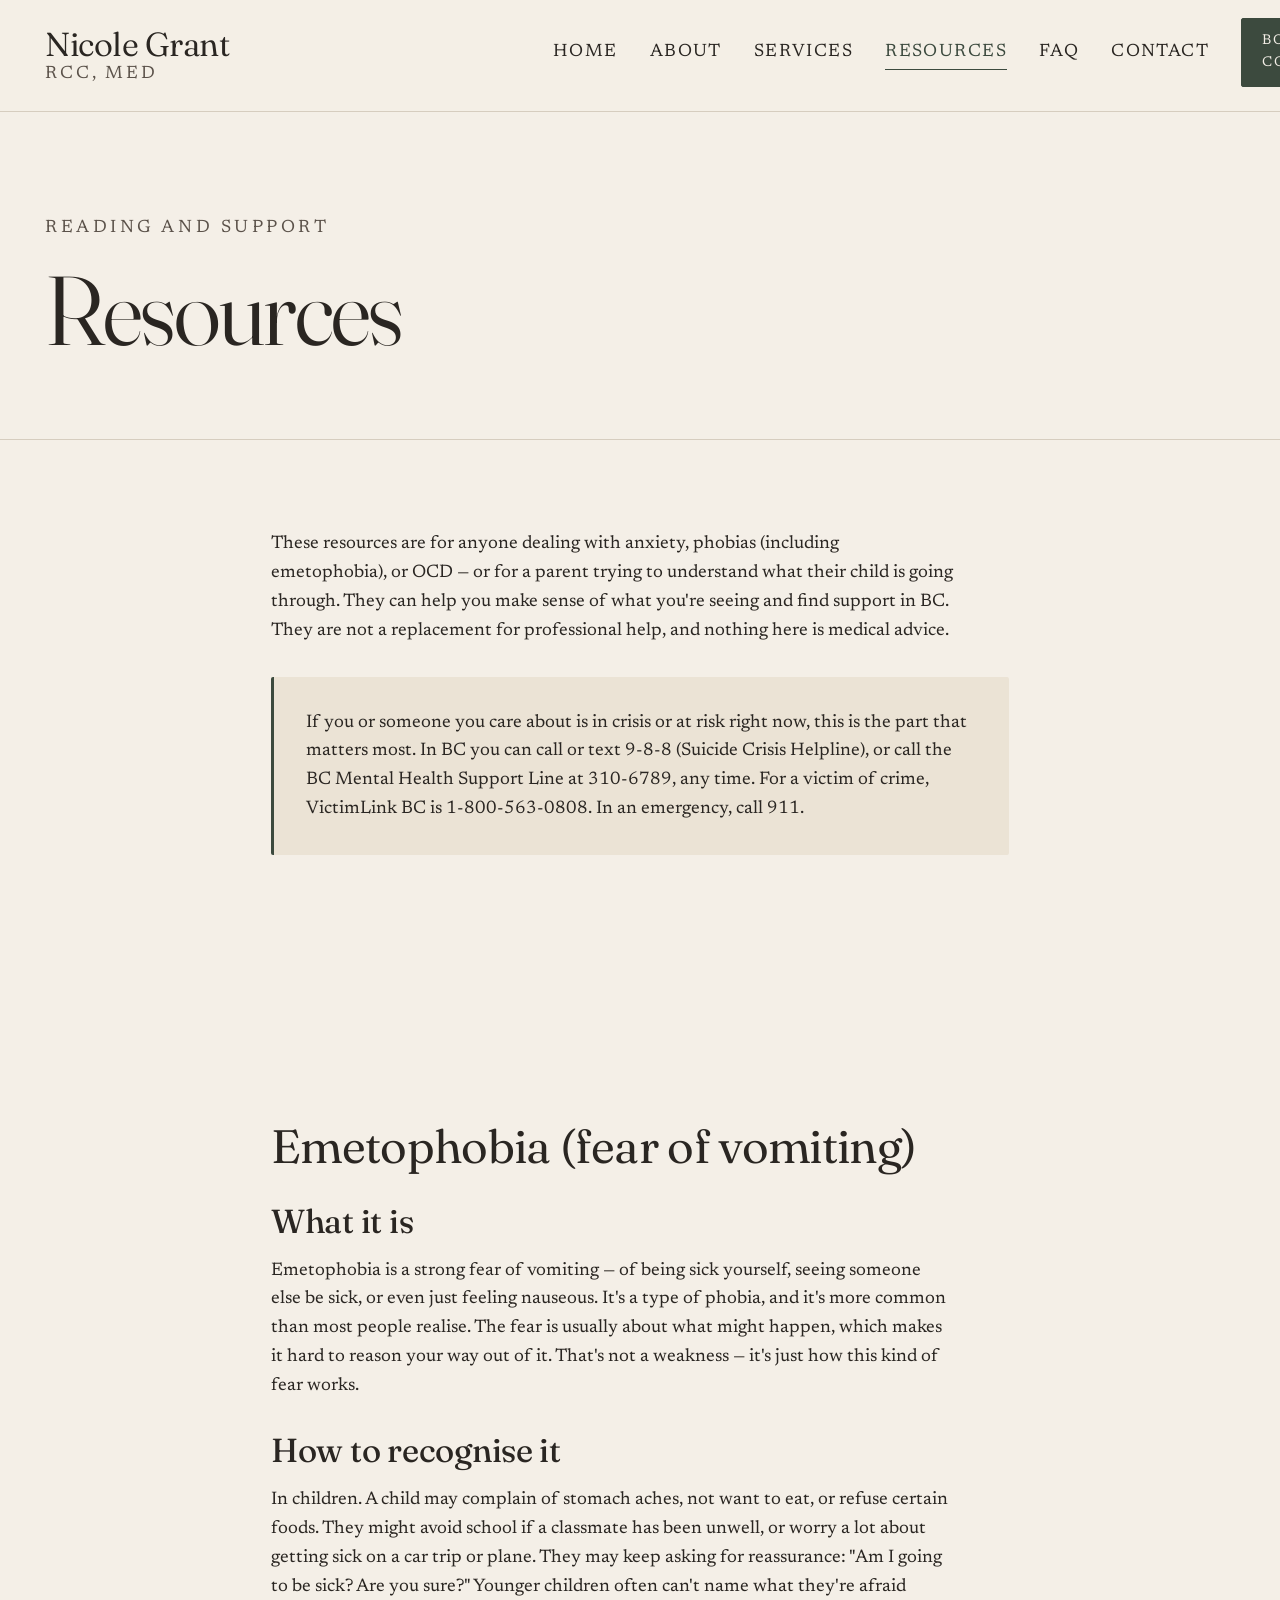
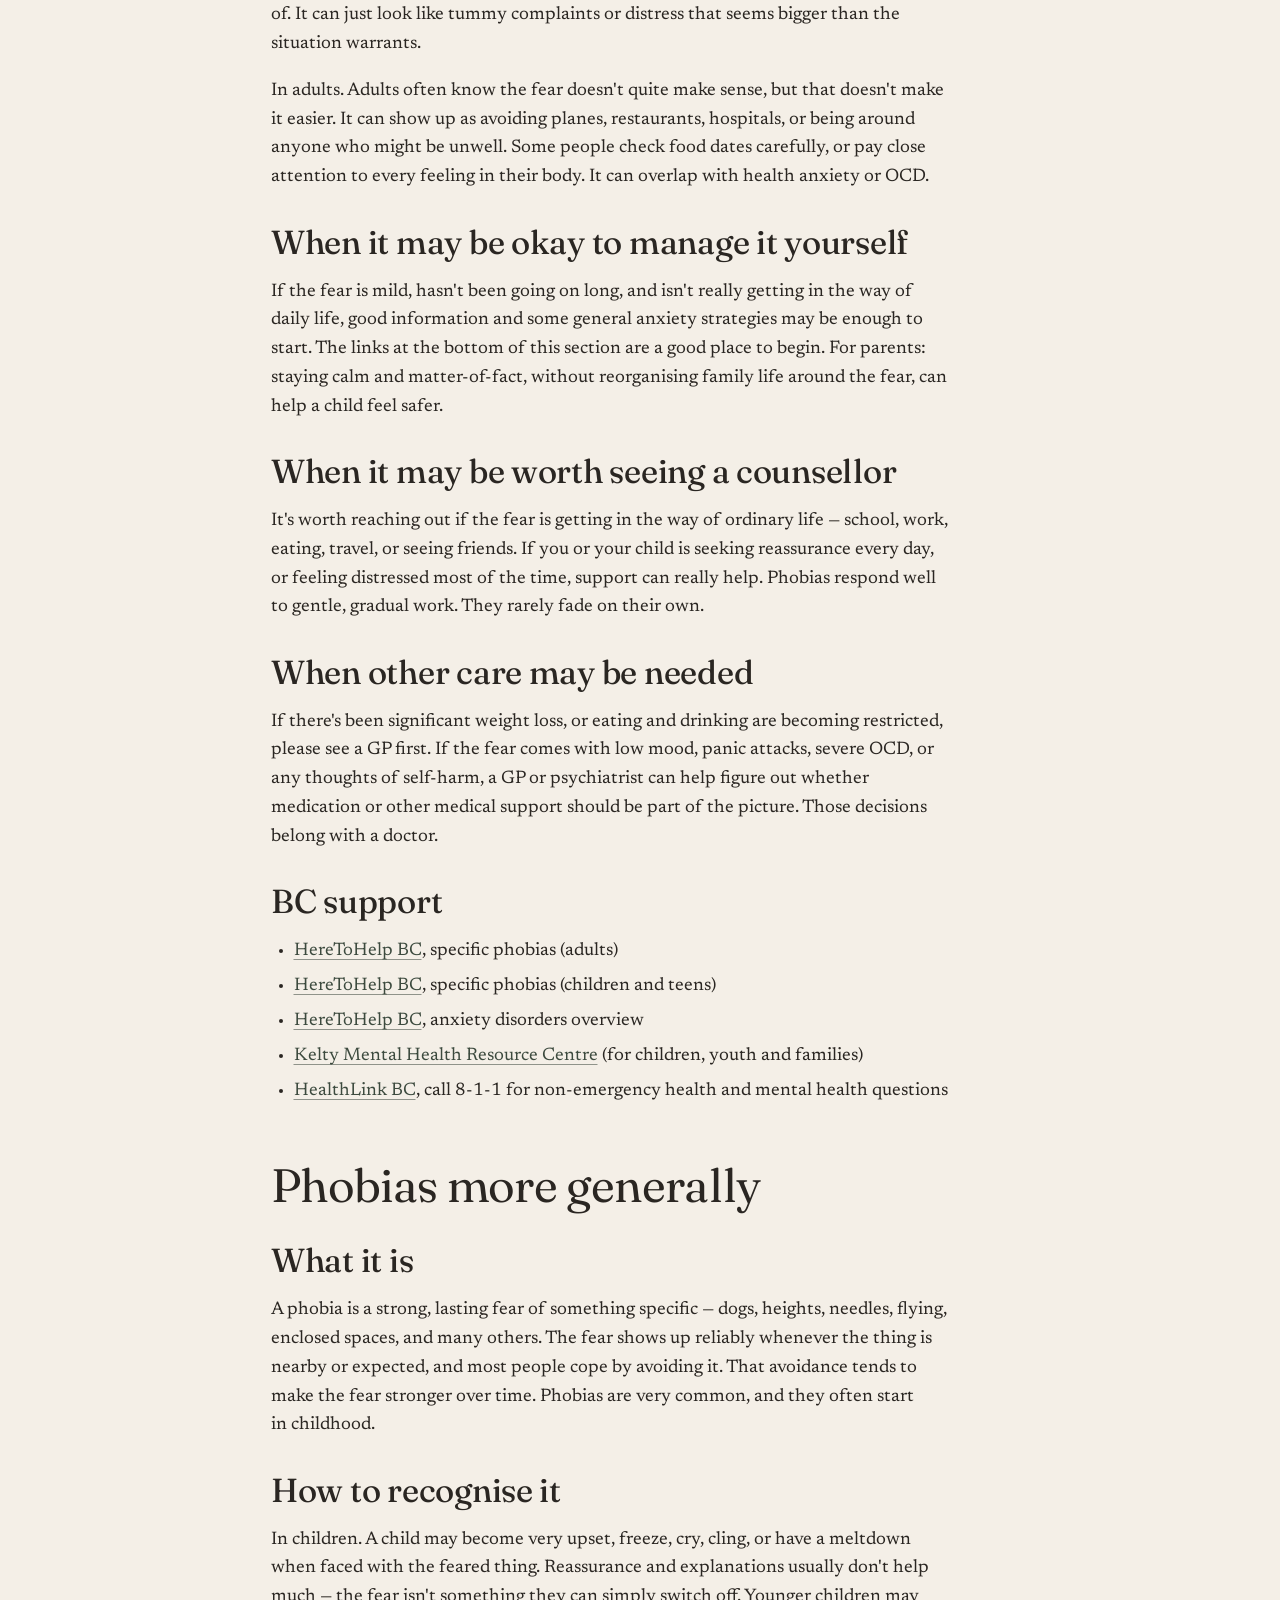
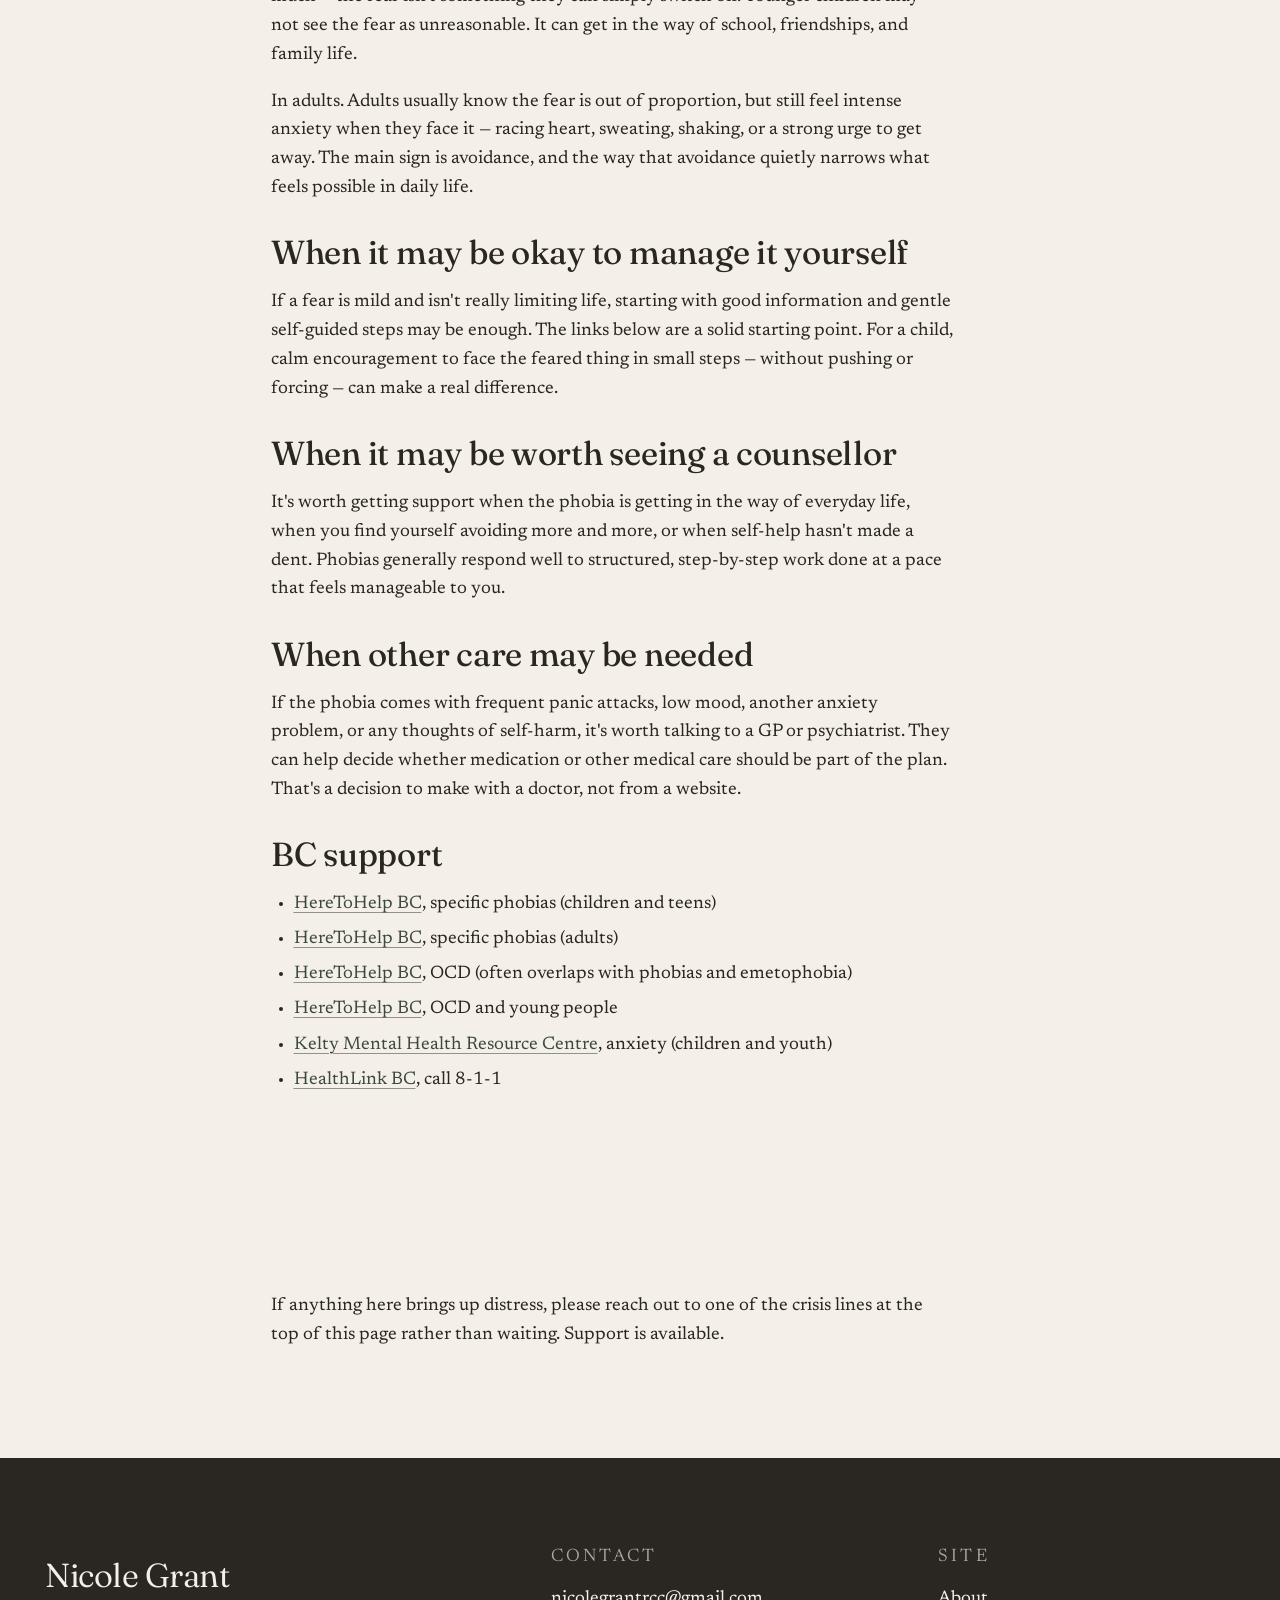
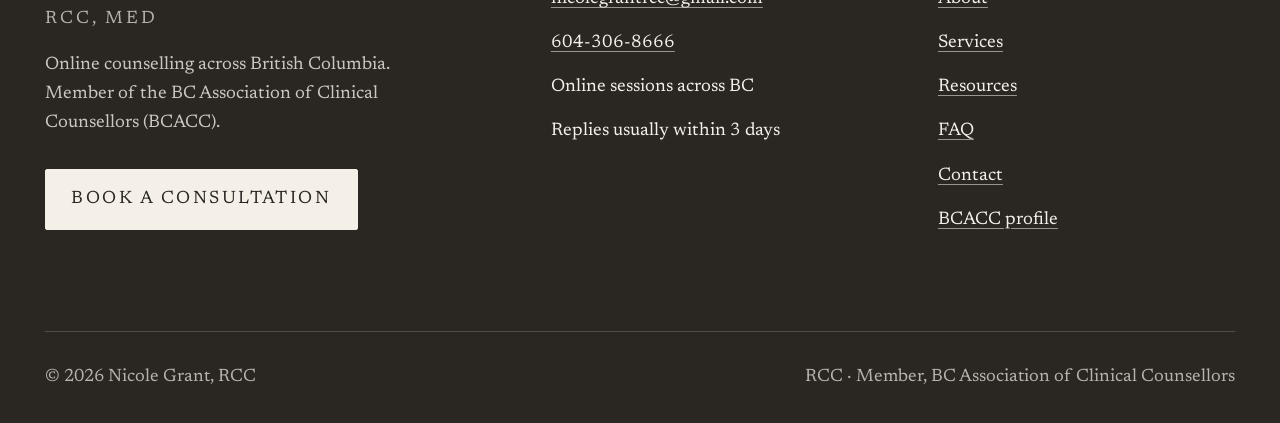
==== resources.html @ 621fb4e6 "Initial commit" ====
<!doctype html>
<html lang="en">
<head>
  <meta charset="utf-8" />
  <meta name="viewport" content="width=device-width, initial-scale=1" />
  <title>Resources — Nicole Grant, RCC</title>
  <meta name="description" content="Plain-language information about emetophobia and phobias, with verified BC support resources." />
  <link rel="stylesheet" href="css/site.css" />
  <link rel="preload" as="font" href="fonts/fraunces.woff2" type="font/woff2" crossorigin />
  <link rel="preload" as="font" href="fonts/newsreader.woff2" type="font/woff2" crossorigin />
</head>
<body>
  <a class="skip" href="#main">Skip to content</a>

  <!-- ============ HEADER ============ -->
  <header class="site-header">
    <div class="wrap site-header__inner">
      <a class="brand" href="index.html" aria-label="Nicole Grant, RCC, home">
        <span class="brand__name">Nicole Grant</span>
        <span class="brand__cred">RCC, MEd</span>
      </a>

      <nav class="nav" aria-label="Primary">
        <ul class="nav__list">
          <li><a class="nav__link" data-nav-link href="index.html">Home</a></li>
          <li><a class="nav__link" data-nav-link href="about.html">About</a></li>
          <li><a class="nav__link" data-nav-link href="services.html">Services</a></li>
          <li><a class="nav__link" data-nav-link href="resources.html">Resources</a></li>
          <li><a class="nav__link" data-nav-link href="faq.html">FAQ</a></li>
          <li><a class="nav__link" data-nav-link href="contact.html">Contact</a></li>
          <li><a class="btn btn--header" href="contact.html">Book a consultation</a></li>
        </ul>
      </nav>

      <button class="nav-toggle" type="button" data-nav-toggle
              aria-expanded="false" aria-controls="nav-mobile"
              aria-label="Open menu">
        <span class="nav-toggle__icon" aria-hidden="true"></span>
        <span>Menu</span>
      </button>
    </div>

    <div class="nav-mobile" id="nav-mobile" data-nav-mobile data-open="false" aria-label="Mobile navigation">
      <button class="nav-mobile__close" type="button" data-nav-close aria-label="Close menu">Close</button>
      <ul class="nav-mobile__list">
        <li><a class="nav-mobile__link" data-nav-link href="index.html">Home</a></li>
        <li><a class="nav-mobile__link" data-nav-link href="about.html">About</a></li>
        <li><a class="nav-mobile__link" data-nav-link href="services.html">Services</a></li>
        <li><a class="nav-mobile__link" data-nav-link href="resources.html">Resources</a></li>
        <li><a class="nav-mobile__link" data-nav-link href="faq.html">FAQ</a></li>
        <li><a class="nav-mobile__link" data-nav-link href="contact.html">Contact</a></li>
      </ul>
      <a class="btn" href="contact.html" style="align-self:flex-start; margin-top: 1rem;">Book a consultation</a>
    </div>
  </header>

  <!-- ============ MAIN ============ -->
  <main id="main">
    <section class="page-hero">
      <div class="wrap">
        <p class="page-hero__eyebrow reveal">Reading and support</p>
        <h1 class="reveal-2">Resources</h1>
      </div>
    </section>

    <section class="section">
      <div class="wrap wrap--narrow">
        <div class="prose">
          <p>These resources are for anyone dealing with anxiety, phobias (including emetophobia), or OCD — or for a parent trying to understand what their child is going through. They can help you make sense of what you're seeing and find support in BC. They are not a replacement for professional help, and nothing here is medical advice.</p>
          <aside class="crisis" role="note" aria-label="Crisis support">
            <p style="margin: 0;">If you or someone you care about is in crisis or at risk right now, this is the part that matters most. In BC you can call or text 9-8-8 (Suicide Crisis Helpline), or call the BC Mental Health Support Line at 310-6789, any time. For a victim of crime, VictimLink BC is 1-800-563-0808. In an emergency, call 911.</p>
          </aside>
        </div>
      </div>
    </section>
    <section class="section">
      <div class="wrap wrap--narrow">
        <div class="prose">
          <h2>Emetophobia (fear of vomiting)</h2>
            <h3>What it is</h3>
            <p>Emetophobia is a strong fear of vomiting — of being sick yourself, seeing someone else be sick, or even just feeling nauseous. It's a type of phobia, and it's more common than most people realise. The fear is usually about what might happen, which makes it hard to reason your way out of it. That's not a weakness — it's just how this kind of fear works.</p>
            <h3>How to recognise it</h3>
            <p>In children. A child may complain of stomach aches, not want to eat, or refuse certain foods. They might avoid school if a classmate has been unwell, or worry a lot about getting sick on a car trip or plane. They may keep asking for reassurance: "Am I going to be sick? Are you sure?" Younger children often can't name what they're afraid of. It can just look like tummy complaints or distress that seems bigger than the situation warrants.</p>
            <p>In adults. Adults often know the fear doesn't quite make sense, but that doesn't make it easier. It can show up as avoiding planes, restaurants, hospitals, or being around anyone who might be unwell. Some people check food dates carefully, or pay close attention to every feeling in their body. It can overlap with health anxiety or OCD.</p>
            <h3>When it may be okay to manage it yourself</h3>
            <p>If the fear is mild, hasn't been going on long, and isn't really getting in the way of daily life, good information and some general anxiety strategies may be enough to start. The links at the bottom of this section are a good place to begin. For parents: staying calm and matter-of-fact, without reorganising family life around the fear, can help a child feel safer.</p>
            <h3>When it may be worth seeing a counsellor</h3>
            <p>It's worth reaching out if the fear is getting in the way of ordinary life — school, work, eating, travel, or seeing friends. If you or your child is seeking reassurance every day, or feeling distressed most of the time, support can really help. Phobias respond well to gentle, gradual work. They rarely fade on their own.</p>
            <h3>When other care may be needed</h3>
            <p>If there's been significant weight loss, or eating and drinking are becoming restricted, please see a GP first. If the fear comes with low mood, panic attacks, severe OCD, or any thoughts of self-harm, a GP or psychiatrist can help figure out whether medication or other medical support should be part of the picture. Those decisions belong with a doctor.</p>
            <h3>BC support</h3>
            <ul>
    <li><a href="https://www.heretohelp.bc.ca/infosheet/specific-phobias-and-adults">HereToHelp BC</a>, specific phobias (adults)</li>
    <li><a href="https://www.heretohelp.bc.ca/infosheet/specific-phobias-and-young-people">HereToHelp BC</a>, specific phobias (children and teens)</li>
    <li><a href="https://www.heretohelp.bc.ca/infosheet/anxiety-disorders">HereToHelp BC</a>, anxiety disorders overview</li>
    <li><a href="https://keltymentalhealth.ca/">Kelty Mental Health Resource Centre</a> (for children, youth and families)</li>
    <li><a href="https://www.healthlinkbc.ca/">HealthLink BC</a>, call 8-1-1 for non-emergency health and mental health questions</li>
  </ul>
        </div>
        <div class="prose">
          <h2>Phobias more generally</h2>
            <h3>What it is</h3>
            <p>A phobia is a strong, lasting fear of something specific — dogs, heights, needles, flying, enclosed spaces, and many others. The fear shows up reliably whenever the thing is nearby or expected, and most people cope by avoiding it. That avoidance tends to make the fear stronger over time. Phobias are very common, and they often start in childhood.</p>
            <h3>How to recognise it</h3>
            <p>In children. A child may become very upset, freeze, cry, cling, or have a meltdown when faced with the feared thing. Reassurance and explanations usually don't help much — the fear isn't something they can simply switch off. Younger children may not see the fear as unreasonable. It can get in the way of school, friendships, and family life.</p>
            <p>In adults. Adults usually know the fear is out of proportion, but still feel intense anxiety when they face it — racing heart, sweating, shaking, or a strong urge to get away. The main sign is avoidance, and the way that avoidance quietly narrows what feels possible in daily life.</p>
            <h3>When it may be okay to manage it yourself</h3>
            <p>If a fear is mild and isn't really limiting life, starting with good information and gentle self-guided steps may be enough. The links below are a solid starting point. For a child, calm encouragement to face the feared thing in small steps — without pushing or forcing — can make a real difference.</p>
            <h3>When it may be worth seeing a counsellor</h3>
            <p>It's worth getting support when the phobia is getting in the way of everyday life, when you find yourself avoiding more and more, or when self-help hasn't made a dent. Phobias generally respond well to structured, step-by-step work done at a pace that feels manageable to you.</p>
            <h3>When other care may be needed</h3>
            <p>If the phobia comes with frequent panic attacks, low mood, another anxiety problem, or any thoughts of self-harm, it's worth talking to a GP or psychiatrist. They can help decide whether medication or other medical care should be part of the plan. That's a decision to make with a doctor, not from a website.</p>
            <h3>BC support</h3>
            <ul>
    <li><a href="https://www.heretohelp.bc.ca/infosheet/specific-phobias-and-young-people">HereToHelp BC</a>, specific phobias (children and teens)</li>
    <li><a href="https://www.heretohelp.bc.ca/infosheet/specific-phobias-and-adults">HereToHelp BC</a>, specific phobias (adults)</li>
    <li><a href="https://www.heretohelp.bc.ca/infosheet/obsessive-compulsive-disorder">HereToHelp BC</a>, OCD (often overlaps with phobias and emetophobia)</li>
    <li><a href="https://www.heretohelp.bc.ca/infosheet/obsessive-compulsive-disorder-and-young-people">HereToHelp BC</a>, OCD and young people</li>
    <li><a href="https://keltymentalhealth.ca/anxiety">Kelty Mental Health Resource Centre</a>, anxiety (children and youth)</li>
    <li><a href="https://www.healthlinkbc.ca/">HealthLink BC</a>, call 8-1-1</li>
  </ul>
        </div>
      </div>
    </section>
    <section class="section">
      <div class="wrap wrap--narrow">
        <div class="prose">
          <p>If anything here brings up distress, please reach out to one of the crisis lines at the top of this page rather than waiting. Support is available.</p>
        </div>
      </div>
    </section>
  </main>

  <!-- ============ FOOTER ============ -->
  <footer class="site-footer">
    <div class="wrap">
      <div class="site-footer__grid">
        <div class="site-footer__brand">
          <span class="brand__name">Nicole Grant</span>
          <div class="brand__cred">RCC, MEd</div>
          <p style="margin-top: 1rem; max-width: 32ch; color: color-mix(in oklab, var(--bg) 80%, transparent);">
            Online counselling across British Columbia. Member of the BC Association of Clinical Counsellors (BCACC).
          </p>
          <div class="site-footer__cta">
            <a class="btn" href="contact.html">Book a consultation</a>
          </div>
        </div>

        <div>
          <h2 class="site-footer__title">Contact</h2>
          <ul class="site-footer__list">
            <li><a href="mailto:nicolegrantrcc@gmail.com">nicolegrantrcc@gmail.com</a></li>
            <li><a href="tel:+16043068666">604-306-8666</a></li>
            <li>Online sessions across BC</li>
            <li>Replies usually within 3 days</li>
          </ul>
        </div>

        <div>
          <h2 class="site-footer__title">Site</h2>
          <ul class="site-footer__list">
            <li><a href="about.html">About</a></li>
            <li><a href="services.html">Services</a></li>
            <li><a href="resources.html">Resources</a></li>
            <li><a href="faq.html">FAQ</a></li>
            <li><a href="contact.html">Contact</a></li>
            <li><a href="https://bcacc.ca/counsellors/nicole-grant/" rel="noopener">BCACC profile</a></li>
          </ul>
        </div>
      </div>

      <div class="site-footer__legal">
        <span>© <span data-current-year>2026</span> Nicole Grant, RCC</span>
        <span>RCC · Member, BC Association of Clinical Counsellors</span>
      </div>
    </div>
  </footer>

  <script defer src="js/site.js"></script>
  <script>
    document.querySelectorAll("[data-current-year]").forEach(function (el) {
      el.textContent = new Date().getFullYear();
    });
  </script>
</body>
</html>
---- css/site.css ----
/* ===========================================================
   Nicole Grant, RCC — site shell
   Aesthetic direction: refined minimalism, earthy, calm.
   Self-contained: local woff2 fonts, no external dependencies.
   =========================================================== */

/* ---- Fonts (local, variable, Latin only) ---- */
@font-face {
  font-family: "Fraunces";
  src: url("../fonts/fraunces.woff2") format("woff2-variations"),
       url("../fonts/fraunces.woff2") format("woff2");
  font-weight: 100 900;
  font-style: normal;
  font-display: swap;
}
@font-face {
  font-family: "Newsreader";
  src: url("../fonts/newsreader.woff2") format("woff2-variations"),
       url("../fonts/newsreader.woff2") format("woff2");
  font-weight: 200 800;
  font-style: normal;
  font-display: swap;
}

/* ---- Design tokens ---- */
:root {
  /* Palette */
  --bg:           #F4EFE7;
  --bg-alt:       #EBE3D5;
  --ink:          #2A2622;
  --ink-soft:     #5B524A;
  --accent:       #5A6B5C;
  --accent-deep:  #3C4A3E;
  --rule:         #D6CDBF;
  --focus:        #2A4A2F;

  /* Type */
  --font-display: "Fraunces", "Iowan Old Style", "Palatino Linotype",
                  "Book Antiqua", Palatino, Georgia, serif;
  --font-body:    "Newsreader", "Iowan Old Style", Charter,
                  "Source Serif Pro", Georgia, serif;
  --font-ui:      "Newsreader", Georgia, serif;

  /* Optical-sizing axis values (Fraunces / Newsreader) */
  --opsz-headline: 144;
  --opsz-subhead:  36;
  --opsz-body:     14;

  /* Scale — fluid, calm, spacious */
  --step--1: clamp(0.875rem, 0.83rem + 0.22vw, 1rem);
  --step-0:  clamp(1rem,    0.95rem + 0.27vw, 1.125rem);
  --step-1:  clamp(1.18rem, 1.10rem + 0.4vw,  1.35rem);
  --step-2:  clamp(1.45rem, 1.28rem + 0.85vw, 1.85rem);
  --step-3:  clamp(1.85rem, 1.55rem + 1.5vw,  2.6rem);
  --step-4:  clamp(2.4rem,  1.85rem + 2.75vw, 4rem);
  --step-5:  clamp(3rem,    2.05rem + 4.75vw, 5.75rem);

  /* Rhythm */
  --measure: 62ch;
  --space-2xs: 0.375rem;
  --space-xs:  0.625rem;
  --space-sm:  1rem;
  --space-md:  1.75rem;
  --space-lg:  3rem;
  --space-xl:  5rem;
  --space-2xl: 8rem;

  /* Layout */
  --container: 72rem;
  --gutter: clamp(1.25rem, 4vw, 2.5rem);

  /* Other */
  --radius: 2px;          /* almost-sharp — feels grounded */
  --hairline: 1px;
  --transition: 280ms cubic-bezier(0.2, 0.6, 0.2, 1);
}

/* ---- Reset (light touch) ---- */
*, *::before, *::after { box-sizing: border-box; }
html { -webkit-text-size-adjust: 100%; tab-size: 4; }
body { margin: 0; }
img, svg, picture { display: block; max-width: 100%; height: auto; }
button, input, textarea { font: inherit; color: inherit; }
a { color: inherit; }

/* ---- Base typography ---- */
html {
  font-family: var(--font-body);
  font-variation-settings: "opsz" var(--opsz-body);
  color: var(--ink);
  background: var(--bg);
  line-height: 1.6;
  font-size: var(--step-0);
  -webkit-font-smoothing: antialiased;
  -moz-osx-font-smoothing: grayscale;
  text-rendering: optimizeLegibility;
}

body {
  min-height: 100vh;
  display: flex;
  flex-direction: column;
  font-feature-settings: "kern", "liga", "calt", "onum";
}

/* Headings — Fraunces, with optical sizing */
h1, h2, h3, h4 {
  font-family: var(--font-display);
  color: var(--ink);
  font-weight: 380;       /* light, literary */
  letter-spacing: -0.012em;
  line-height: 1.08;
  margin: 0 0 var(--space-sm);
  text-wrap: balance;
}
h1 {
  font-size: var(--step-5);
  font-variation-settings: "opsz" var(--opsz-headline), "SOFT" 50;
  font-weight: 340;
  letter-spacing: -0.022em;
  line-height: 1.0;
}
h2 {
  font-size: var(--step-3);
  font-variation-settings: "opsz" var(--opsz-subhead), "SOFT" 40;
  letter-spacing: -0.014em;
}
h3 {
  font-size: var(--step-2);
  font-variation-settings: "opsz" var(--opsz-subhead);
  font-weight: 450;
  letter-spacing: -0.008em;
}
h4 {
  font-size: var(--step-1);
  font-weight: 520;
  letter-spacing: 0;
  font-variation-settings: "opsz" 24;
}

p { margin: 0 0 var(--space-sm); max-width: var(--measure); text-wrap: pretty; }
ul, ol { margin: 0 0 var(--space-sm); padding-left: 1.25rem; max-width: var(--measure); }
li { margin-bottom: 0.35rem; }
strong { font-weight: 580; }
em { font-style: italic; }
small { font-size: var(--step--1); color: var(--ink-soft); }
hr {
  border: 0; border-top: var(--hairline) solid var(--rule);
  margin: var(--space-lg) 0;
}
::selection { background: var(--accent); color: var(--bg); }

/* ---- Links ---- *
 * Rules-file constraint (style file §3 + client instruction):
 * - Links must remain VISIBLE in every state (default, hover, visited, focus, active).
 * - Links MUST NOT be bold; bold can render near-black and disappear.
 * - Underline always present; only its weight changes on interaction.
 */
a {
  color: var(--accent-deep);
  text-decoration: underline;
  text-decoration-thickness: 1px;
  text-underline-offset: 0.2em;
  text-decoration-color: color-mix(in oklab, var(--accent-deep) 55%, transparent);
  font-weight: inherit;           /* never bold — see comment above */
  transition: color var(--transition),
              text-decoration-color var(--transition),
              text-decoration-thickness var(--transition);
}
a:visited        { color: var(--accent-deep); }
a:hover          { color: var(--accent-deep); text-decoration-color: var(--accent-deep); text-decoration-thickness: 2px; }
a:focus-visible  { outline: 2px solid var(--focus); outline-offset: 3px; border-radius: var(--radius); }
a:active         { color: var(--ink); }

/* ---- Layout primitives ---- */
.wrap {
  width: 100%;
  max-width: var(--container);
  margin-inline: auto;
  padding-inline: var(--gutter);
}
.wrap--narrow { max-width: 46rem; }
.wrap--reading { max-width: 38rem; }

.section {
  padding-block: var(--space-xl);
}
.section--tight { padding-block: var(--space-lg); }
.section--hero  { padding-block: clamp(4rem, 8vw, 7rem) clamp(3rem, 7vw, 6rem); }
.section--alt   { background: var(--bg-alt); }

.eyebrow {
  font-family: var(--font-ui);
  font-size: var(--step--1);
  letter-spacing: 0.18em;
  text-transform: uppercase;
  color: var(--ink-soft);
  margin: 0 0 var(--space-sm);
  font-variation-settings: "opsz" 14;
}

/* Hairline rule used as a calm structural element */
.rule {
  display: block;
  width: 3rem;
  height: 1px;
  background: var(--accent-deep);
  margin: var(--space-md) 0;
  border: 0;
}

/* ---- Header / nav ---- */
.site-header {
  position: sticky;
  top: 0;
  z-index: 50;
  background: color-mix(in oklab, var(--bg) 92%, transparent);
  backdrop-filter: saturate(120%) blur(8px);
  -webkit-backdrop-filter: saturate(120%) blur(8px);
  border-bottom: var(--hairline) solid var(--rule);
}
.site-header__inner {
  display: flex;
  align-items: center;
  justify-content: space-between;
  gap: var(--space-md);
  padding-block: var(--space-sm);
}
.brand {
  display: inline-flex;
  flex-direction: column;
  text-decoration: none;
  line-height: 1.05;
}
.brand:hover { text-decoration: none; }
.brand:focus-visible { outline: 2px solid var(--focus); outline-offset: 4px; }
.brand__name {
  font-family: var(--font-display);
  font-variation-settings: "opsz" 36, "SOFT" 50;
  font-weight: 360;
  font-size: var(--step-2);
  letter-spacing: -0.014em;
  color: var(--ink);
}
.brand__cred {
  font-family: var(--font-ui);
  font-size: var(--step--1);
  letter-spacing: 0.16em;
  text-transform: uppercase;
  color: var(--ink-soft);
  margin-top: 0.2rem;
}

/* Primary nav */
.nav {
  display: none;             /* mobile-first; revealed at 768+ */
}
.nav__list {
  list-style: none;
  display: flex;
  gap: clamp(1rem, 2.5vw, 2rem);
  margin: 0;
  padding: 0;
  align-items: center;
}
.nav__link {
  text-decoration: none;
  color: var(--ink);
  font-family: var(--font-ui);
  font-size: var(--step--1);
  letter-spacing: 0.08em;
  text-transform: uppercase;
  padding: 0.35rem 0;
  position: relative;
  transition: color var(--transition);
}
.nav__link::after {
  content: "";
  position: absolute;
  left: 0; right: 0; bottom: -0.15em;
  height: 1px;
  background: var(--accent-deep);
  transform: scaleX(0);
  transform-origin: left;
  transition: transform var(--transition);
}
.nav__link:hover { color: var(--accent-deep); }
.nav__link:hover::after,
.nav__link[aria-current="page"]::after { transform: scaleX(1); }
.nav__link[aria-current="page"] { color: var(--accent-deep); }

/* CTA button (used in header, footer, body) */
.btn {
  display: inline-flex;
  align-items: center;
  justify-content: center;
  width: fit-content;
  gap: 0.6em;
  padding: 0.85rem 1.4rem;
  background: var(--accent-deep);
  color: var(--bg);
  font-family: var(--font-ui);
  font-size: var(--step--1);
  letter-spacing: 0.14em;
  text-transform: uppercase;
  text-decoration: none;
  border: 1px solid var(--accent-deep);
  border-radius: var(--radius);
  cursor: pointer;
  transition: background var(--transition),
              color var(--transition),
              border-color var(--transition);
}
.btn:link,
.btn:visited { color: var(--bg); }
.btn:hover, .btn:focus-visible {
  background: var(--ink);
  border-color: var(--ink);
  color: var(--bg);
  text-decoration: none;
  outline: none;
}
.btn:focus-visible {
  box-shadow: 0 0 0 2px var(--bg), 0 0 0 4px var(--focus);
}
.btn--ghost {
  --btn-bg: transparent;
  --btn-fg: var(--ink);
  border-color: var(--ink);
}
.btn--ghost:hover, .btn--ghost:focus-visible {
  --btn-bg: var(--ink);
  --btn-fg: var(--bg);
}
.btn--header { padding: 0.6rem 1.1rem; font-size: 0.78rem; }

/* Mobile menu toggle */
.nav-toggle {
  display: inline-flex;
  align-items: center;
  gap: 0.5rem;
  background: transparent;
  border: 1px solid var(--ink);
  border-radius: var(--radius);
  padding: 0.55rem 0.85rem;
  font-family: var(--font-ui);
  font-size: var(--step--1);
  letter-spacing: 0.14em;
  text-transform: uppercase;
  cursor: pointer;
  transition: background var(--transition), color var(--transition);
}
.nav-toggle:hover, .nav-toggle:focus-visible {
  background: var(--ink);
  color: var(--bg);
  outline: none;
}
.nav-toggle__icon {
  display: inline-block;
  width: 18px; height: 1px;
  background: currentColor;
  position: relative;
}
.nav-toggle__icon::before,
.nav-toggle__icon::after {
  content: ""; position: absolute; left: 0; width: 100%; height: 1px;
  background: currentColor;
}
.nav-toggle__icon::before { top: -5px; }
.nav-toggle__icon::after  { top: 5px; }

/* Mobile nav panel */
.nav-mobile {
  display: none;
  position: fixed;
  inset: 0;
  background: var(--bg);
  z-index: 60;
  padding: var(--space-xl) var(--gutter);
  flex-direction: column;
  gap: var(--space-md);
}
.nav-mobile[data-open="true"] { display: flex; }
.nav-mobile__close {
  align-self: flex-end;
  background: transparent;
  border: 0;
  font-family: var(--font-ui);
  font-size: var(--step--1);
  letter-spacing: 0.14em;
  text-transform: uppercase;
  cursor: pointer;
  padding: 0.5rem;
}
.nav-mobile__list {
  list-style: none;
  padding: 0;
  margin: 0;
  display: flex;
  flex-direction: column;
  gap: var(--space-sm);
}
.nav-mobile__link {
  display: block;
  font-family: var(--font-display);
  font-variation-settings: "opsz" 36;
  font-weight: 360;
  font-size: var(--step-3);
  color: var(--ink);
  text-decoration: none;
  padding: 0.4rem 0;
  border-bottom: 1px solid var(--rule);
}
.nav-mobile__link[aria-current="page"] {
  color: var(--accent-deep);
}

/* ---- Hero / page header ---- */
.page-hero {
  padding-block: clamp(3.5rem, 8vw, 6rem) clamp(2rem, 5vw, 3.5rem);
  border-bottom: var(--hairline) solid var(--rule);
}
.page-hero__eyebrow {
  font-family: var(--font-ui);
  font-size: var(--step--1);
  letter-spacing: 0.2em;
  text-transform: uppercase;
  color: var(--ink-soft);
  margin-bottom: var(--space-sm);
}

/* ---- Content blocks ---- */
.lede {
  font-family: var(--font-display);
  font-variation-settings: "opsz" 20;
  font-weight: 360;
  font-size: var(--step-2);
  line-height: 1.35;
  color: var(--ink);
  max-width: 32ch;
  margin: 0 0 var(--space-md);
}
.prose > * + * { margin-top: var(--space-sm); }
.prose h2 { margin-top: var(--space-lg); }
.prose h3 { margin-top: var(--space-md); }

/* Two-column reading layout (used on About) */
.split {
  display: grid;
  gap: var(--space-lg);
}
@media (min-width: 768px) {
  .split { grid-template-columns: minmax(0, 1fr) minmax(0, 1.2fr); align-items: start; }
  .nav { display: block; }
  .nav-toggle { display: none; }
}
@media (min-width: 1024px) {
  .split { gap: var(--space-xl); }
}

/* Image plate (calm framing for headshots and landscape) */
.plate {
  position: relative;
  background: var(--bg-alt);
  overflow: hidden;
  border-radius: var(--radius);
}
.plate img {
  width: 100%;
  height: 100%;
  object-fit: cover;
  filter: saturate(0.85);
  transition: transform 1200ms cubic-bezier(.2,.6,.2,1);
}
.plate:hover img { transform: scale(1.015); }
.plate--portrait { aspect-ratio: 4/5; }
.plate--landscape { aspect-ratio: 16/9; }

/* Quiet card (used for service blocks, FAQ items, etc.) */
.card {
  border-top: 1px solid var(--rule);
  padding-block: var(--space-md);
}
.card:last-child { border-bottom: 1px solid var(--rule); }
.card h3 { margin-bottom: var(--space-2xs); }
.card p:last-child { margin-bottom: 0; }

/* Details/summary blocks (used on Resources) */
details {
  border-top: 1px solid var(--rule);
  padding-block: var(--space-md);
}
details:last-of-type { border-bottom: 1px solid var(--rule); }
summary {
  cursor: pointer;
  list-style: none;
  display: flex;
  align-items: baseline;
  justify-content: space-between;
  gap: var(--space-sm);
  font-family: var(--font-display);
  font-variation-settings: "opsz" 24;
  font-weight: 420;
  font-size: var(--step-2);
  color: var(--ink);
  padding-block: 0.25rem;
}
summary::-webkit-details-marker { display: none; }
summary::after {
  content: "+";
  font-family: var(--font-display);
  font-weight: 300;
  font-size: var(--step-2);
  color: var(--accent-deep);
  transition: transform var(--transition);
  margin-left: 1rem;
}
details[open] > summary::after { content: "−"; }
details > .prose { padding-top: var(--space-sm); }

/* Crisis note (Resources page) — emphasised, not alarmist */
.crisis {
  background: var(--bg-alt);
  border-left: 3px solid var(--accent-deep);
  padding: var(--space-md);
  margin-block: var(--space-md);
  border-radius: var(--radius);
}
.crisis strong { color: var(--accent-deep); }

/* CTA strip — used near the bottom of most pages */
.cta-strip {
  background: var(--bg-alt);
  padding-block: var(--space-xl);
  text-align: center;
}
.cta-strip h2 {
  font-size: var(--step-3);
  margin-bottom: var(--space-sm);
}
.cta-strip p { margin-inline: auto; }

/* ---- Footer ---- */
.site-footer {
  margin-top: auto;
  background: var(--ink);
  color: var(--bg);
  padding-block: var(--space-xl) var(--space-md);
}
.site-footer a { color: var(--bg); text-decoration-color: color-mix(in oklab, var(--bg) 55%, transparent); }
.site-footer a:hover { color: var(--bg); text-decoration-color: var(--bg); }
.site-footer__grid {
  display: grid;
  gap: var(--space-lg);
  grid-template-columns: 1fr;
}
@media (min-width: 768px) {
  .site-footer__grid { grid-template-columns: 1.4fr 1fr 1fr; gap: var(--space-xl); }
}
.site-footer__brand .brand__name { color: var(--bg); }
.site-footer__brand .brand__cred { color: color-mix(in oklab, var(--bg) 70%, transparent); }
.site-footer__title {
  font-family: var(--font-ui);
  font-size: var(--step--1);
  letter-spacing: 0.18em;
  text-transform: uppercase;
  color: color-mix(in oklab, var(--bg) 65%, transparent);
  margin: 0 0 var(--space-sm);
}
.site-footer__list { list-style: none; padding: 0; margin: 0; display: flex; flex-direction: column; gap: 0.5rem; }
.site-footer__cta { margin-top: var(--space-md); }
.site-footer__cta .btn {
  background: var(--bg);
  border-color: var(--bg);
  color: var(--ink);
}
.site-footer__cta .btn:link,
.site-footer__cta .btn:visited { color: var(--ink); }
.site-footer__cta .btn:hover, .site-footer__cta .btn:focus-visible {
  background: var(--accent);
  border-color: var(--accent);
  color: var(--bg);
}
.site-footer__legal {
  margin-top: var(--space-xl);
  padding-top: var(--space-md);
  border-top: 1px solid color-mix(in oklab, var(--bg) 18%, transparent);
  display: flex;
  flex-wrap: wrap;
  justify-content: space-between;
  gap: var(--space-sm);
  font-size: var(--step--1);
  color: color-mix(in oklab, var(--bg) 70%, transparent);
}

/* ---- Skip link ---- */
.skip {
  position: absolute;
  left: -9999px;
  top: 0;
  background: var(--ink);
  color: var(--bg);
  padding: 0.6rem 1rem;
  text-decoration: none;
  z-index: 100;
}
.skip:focus { left: 0.5rem; top: 0.5rem; }

/* ---- Reduced motion ---- */
@media (prefers-reduced-motion: reduce) {
  *, *::before, *::after {
    animation-duration: 0.001ms !important;
    transition-duration: 0.001ms !important;
  }
  .plate img { transform: none !important; }
}

/* ---- Print ---- */
@media print {
  .site-header, .site-footer, .nav-toggle, .nav-mobile, .cta-strip { display: none; }
  body { background: #fff; color: #000; }
  a::after { content: " (" attr(href) ")"; font-size: 0.85em; }
}

/* ---- Page-load reveal (gentle, single moment) ---- */
@keyframes calmRise {
  from { opacity: 0; transform: translateY(8px); }
  to   { opacity: 1; transform: translateY(0); }
}
.reveal { animation: calmRise 900ms cubic-bezier(.2,.6,.2,1) both; }
.reveal-2 { animation: calmRise 900ms 120ms cubic-bezier(.2,.6,.2,1) both; }
.reveal-3 { animation: calmRise 900ms 240ms cubic-bezier(.2,.6,.2,1) both; }
.reveal-4 { animation: calmRise 900ms 360ms cubic-bezier(.2,.6,.2,1) both; }

/* ---- Body content placeholders (for Part B) ---- */
.placeholder {
  border: 1px dashed var(--accent);
  background: color-mix(in oklab, var(--accent) 6%, transparent);
  padding: var(--space-md);
  border-radius: var(--radius);
  font-family: var(--font-ui);
  font-size: var(--step--1);
  color: var(--accent-deep);
  margin-block: var(--space-md);
}
.placeholder strong { color: var(--accent-deep); }
.placeholder code {
  font-family: ui-monospace, "SFMono-Regular", Menlo, Consolas, monospace;
  font-size: 0.92em;
  background: color-mix(in oklab, var(--accent) 14%, transparent);
  padding: 0.05rem 0.35rem;
  border-radius: var(--radius);
}
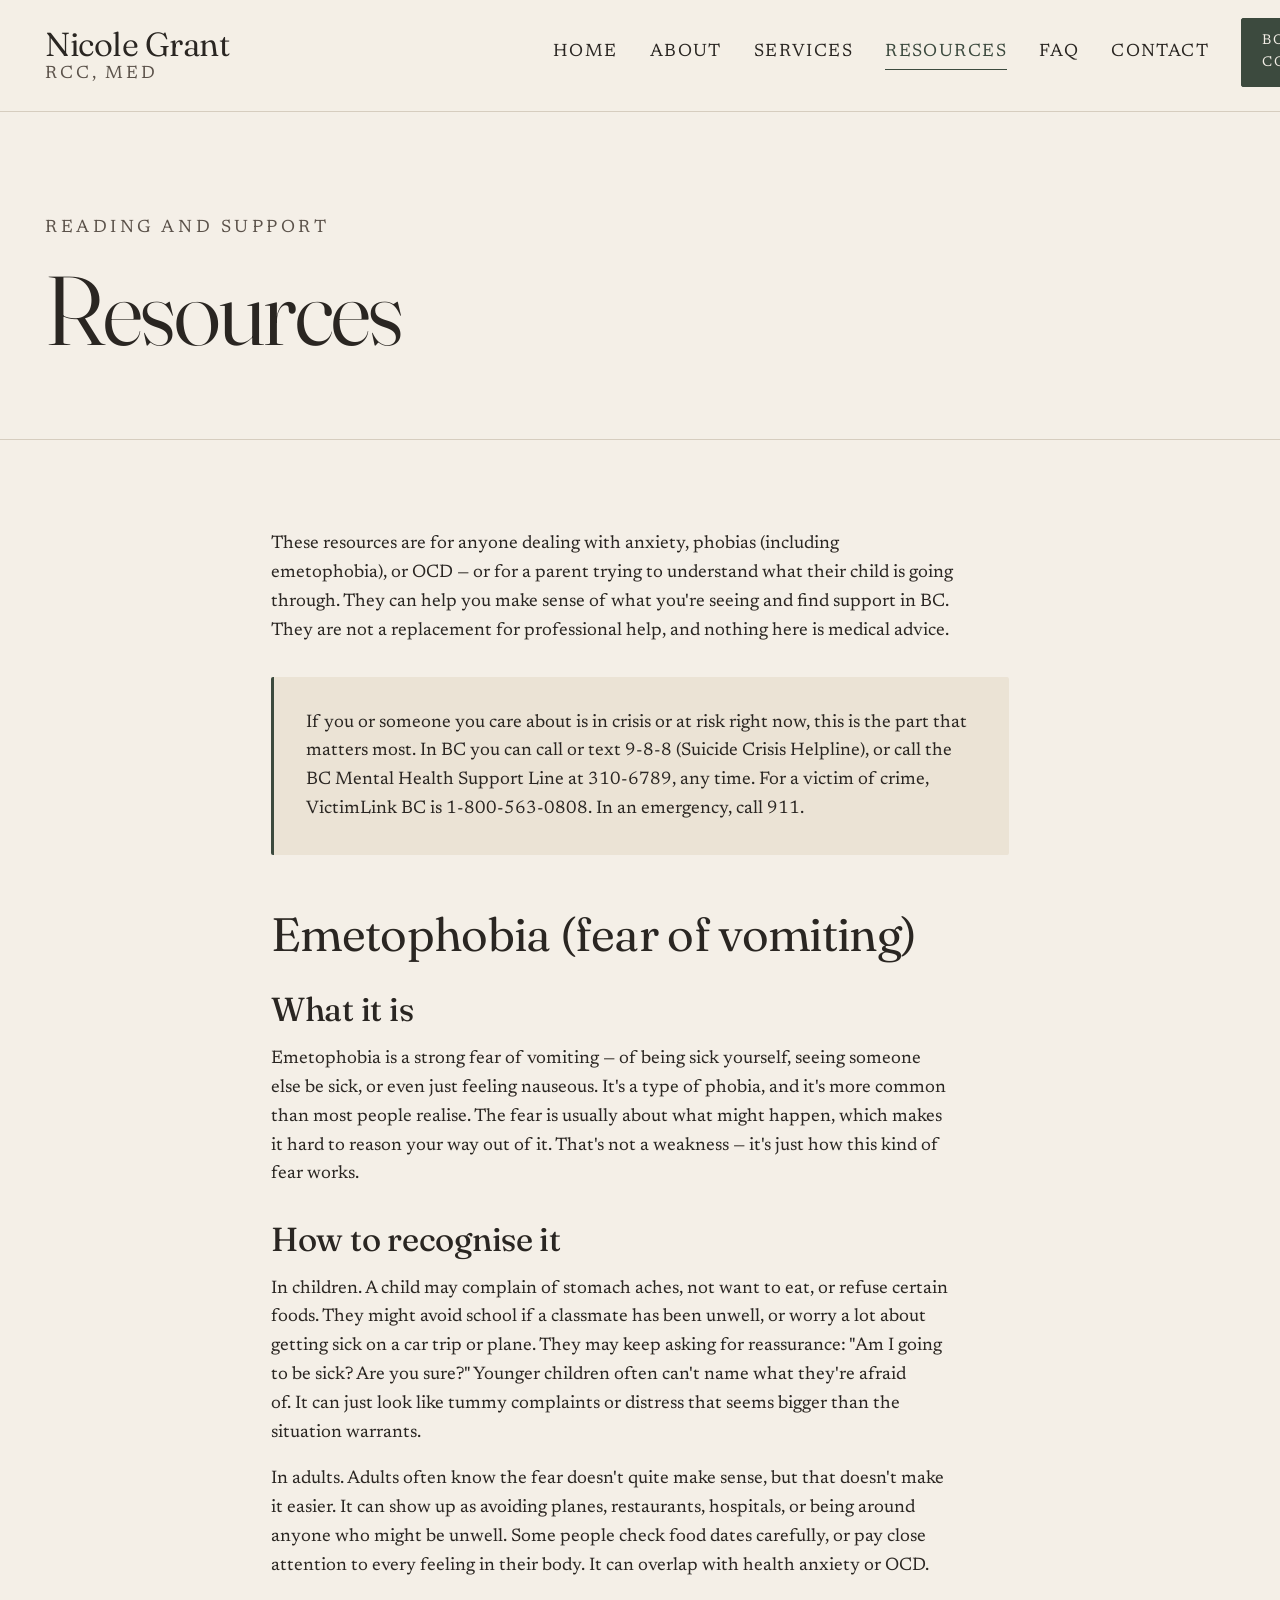
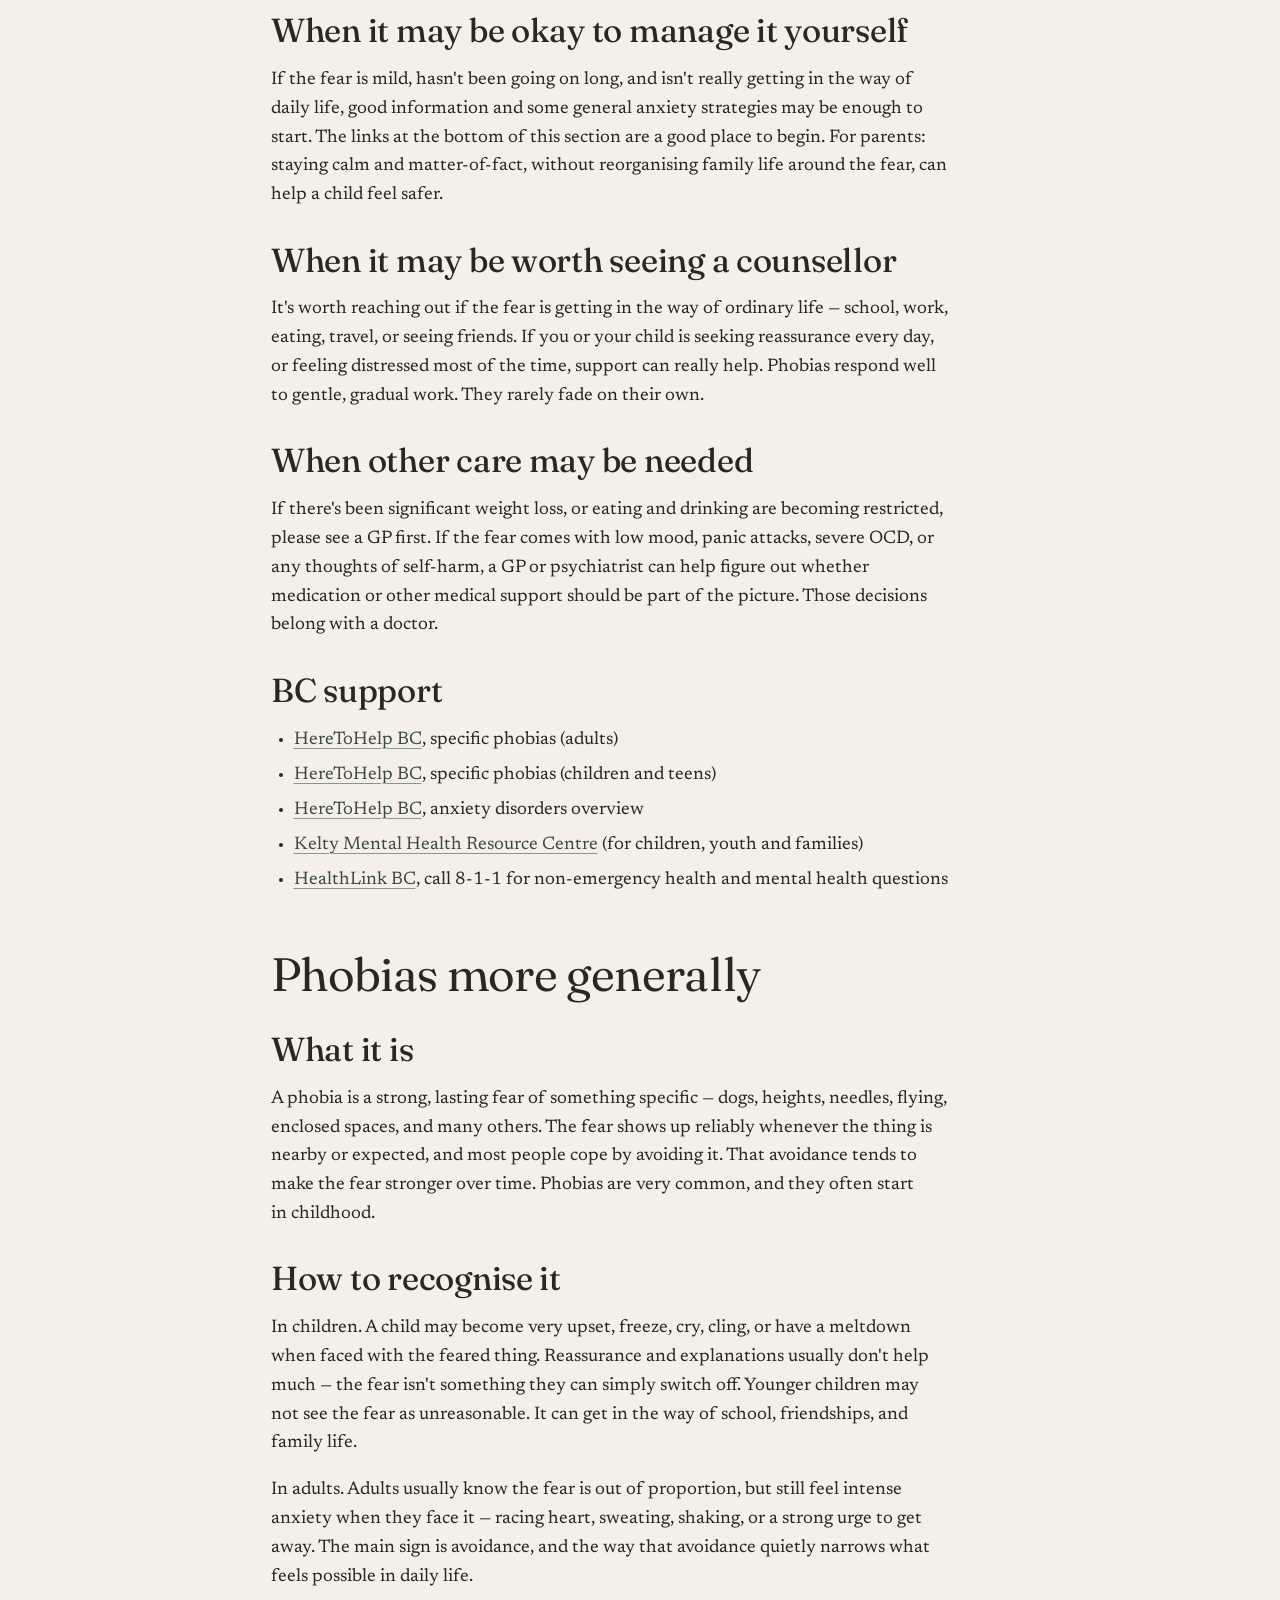
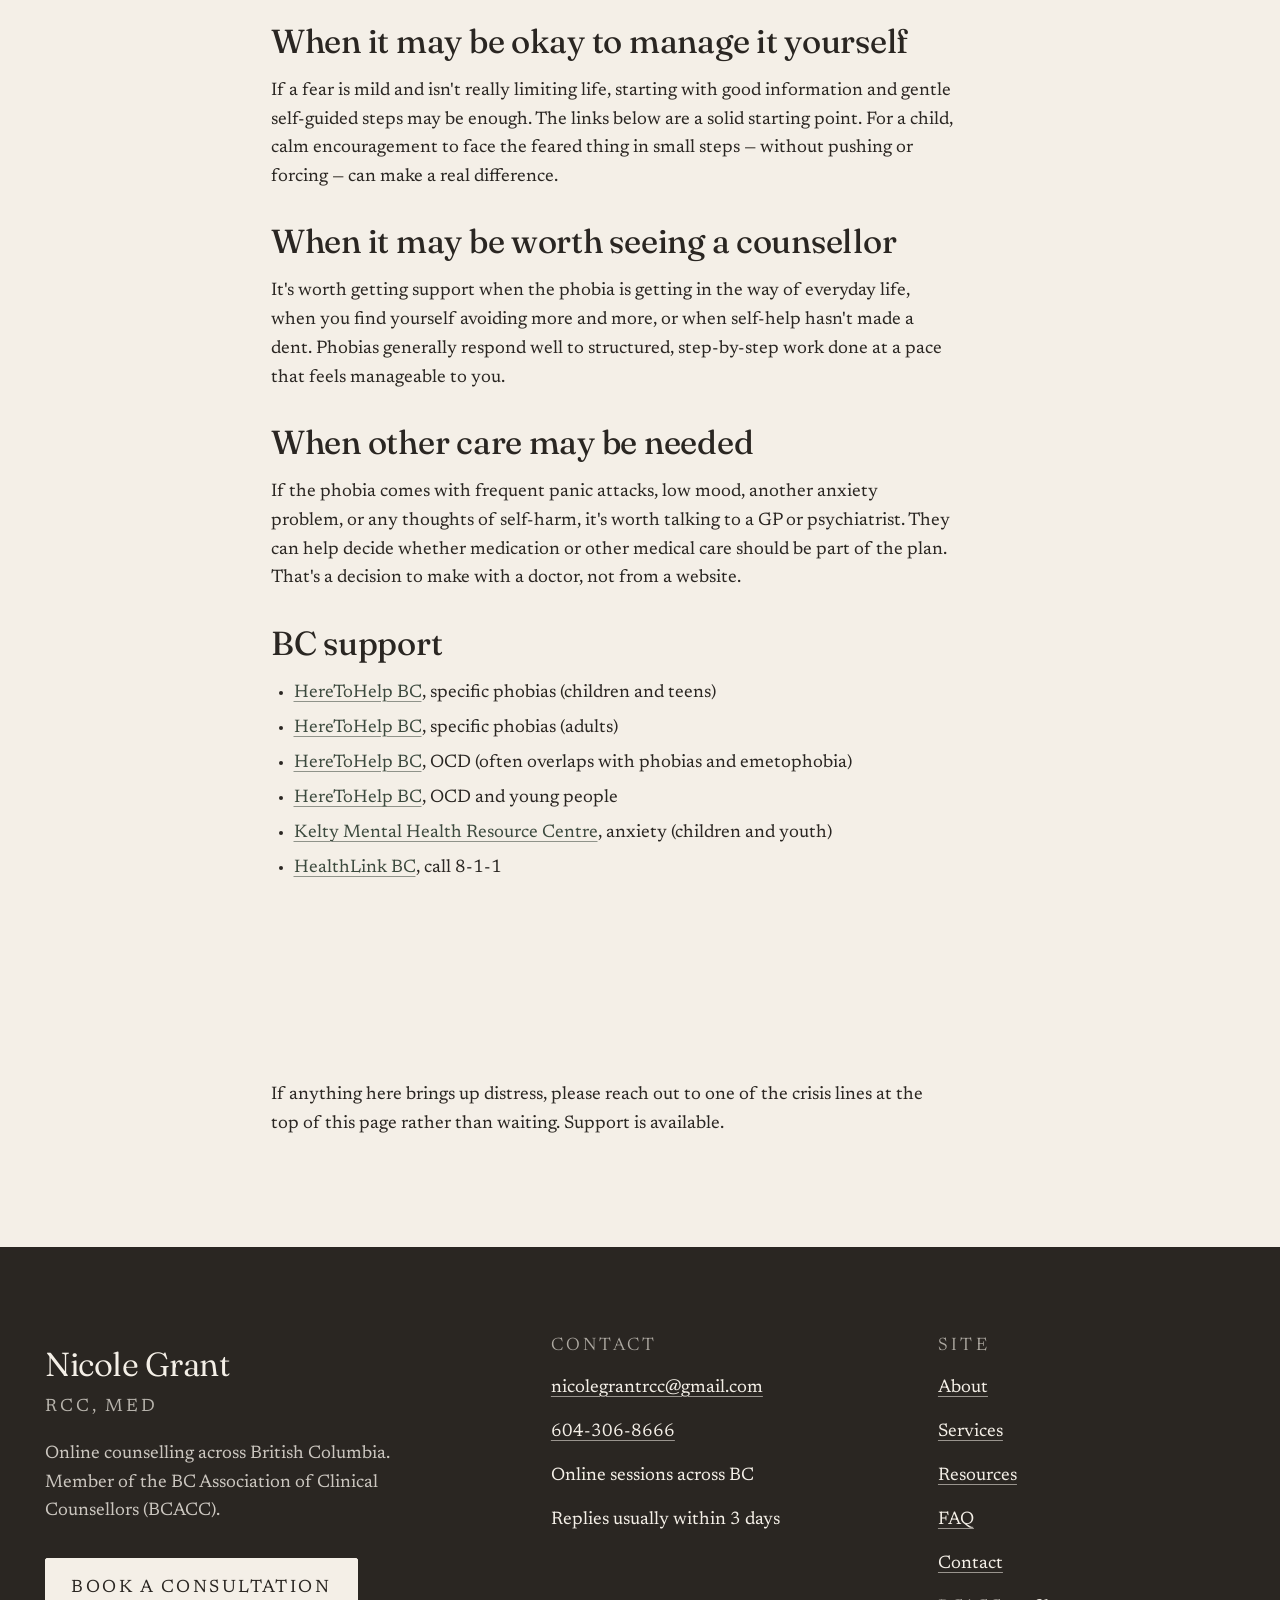
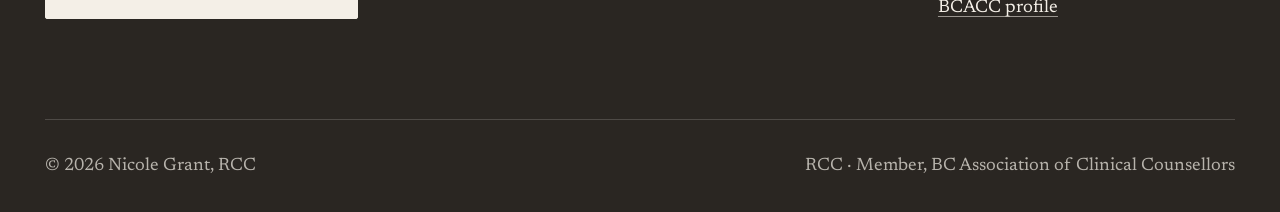
==== commit 3442aabe: "Fix gap between crisis box and emetophobia section on resources page" ====
--- a/resources.html
+++ b/resources.html
@@ -71,10 +71,6 @@
             <p style="margin: 0;">If you or someone you care about is in crisis or at risk right now, this is the part that matters most. In BC you can call or text 9-8-8 (Suicide Crisis Helpline), or call the BC Mental Health Support Line at 310-6789, any time. For a victim of crime, VictimLink BC is 1-800-563-0808. In an emergency, call 911.</p>
           </aside>
         </div>
-      </div>
-    </section>
-    <section class="section">
-      <div class="wrap wrap--narrow">
         <div class="prose">
           <h2>Emetophobia (fear of vomiting)</h2>
             <h3>What it is</h3>
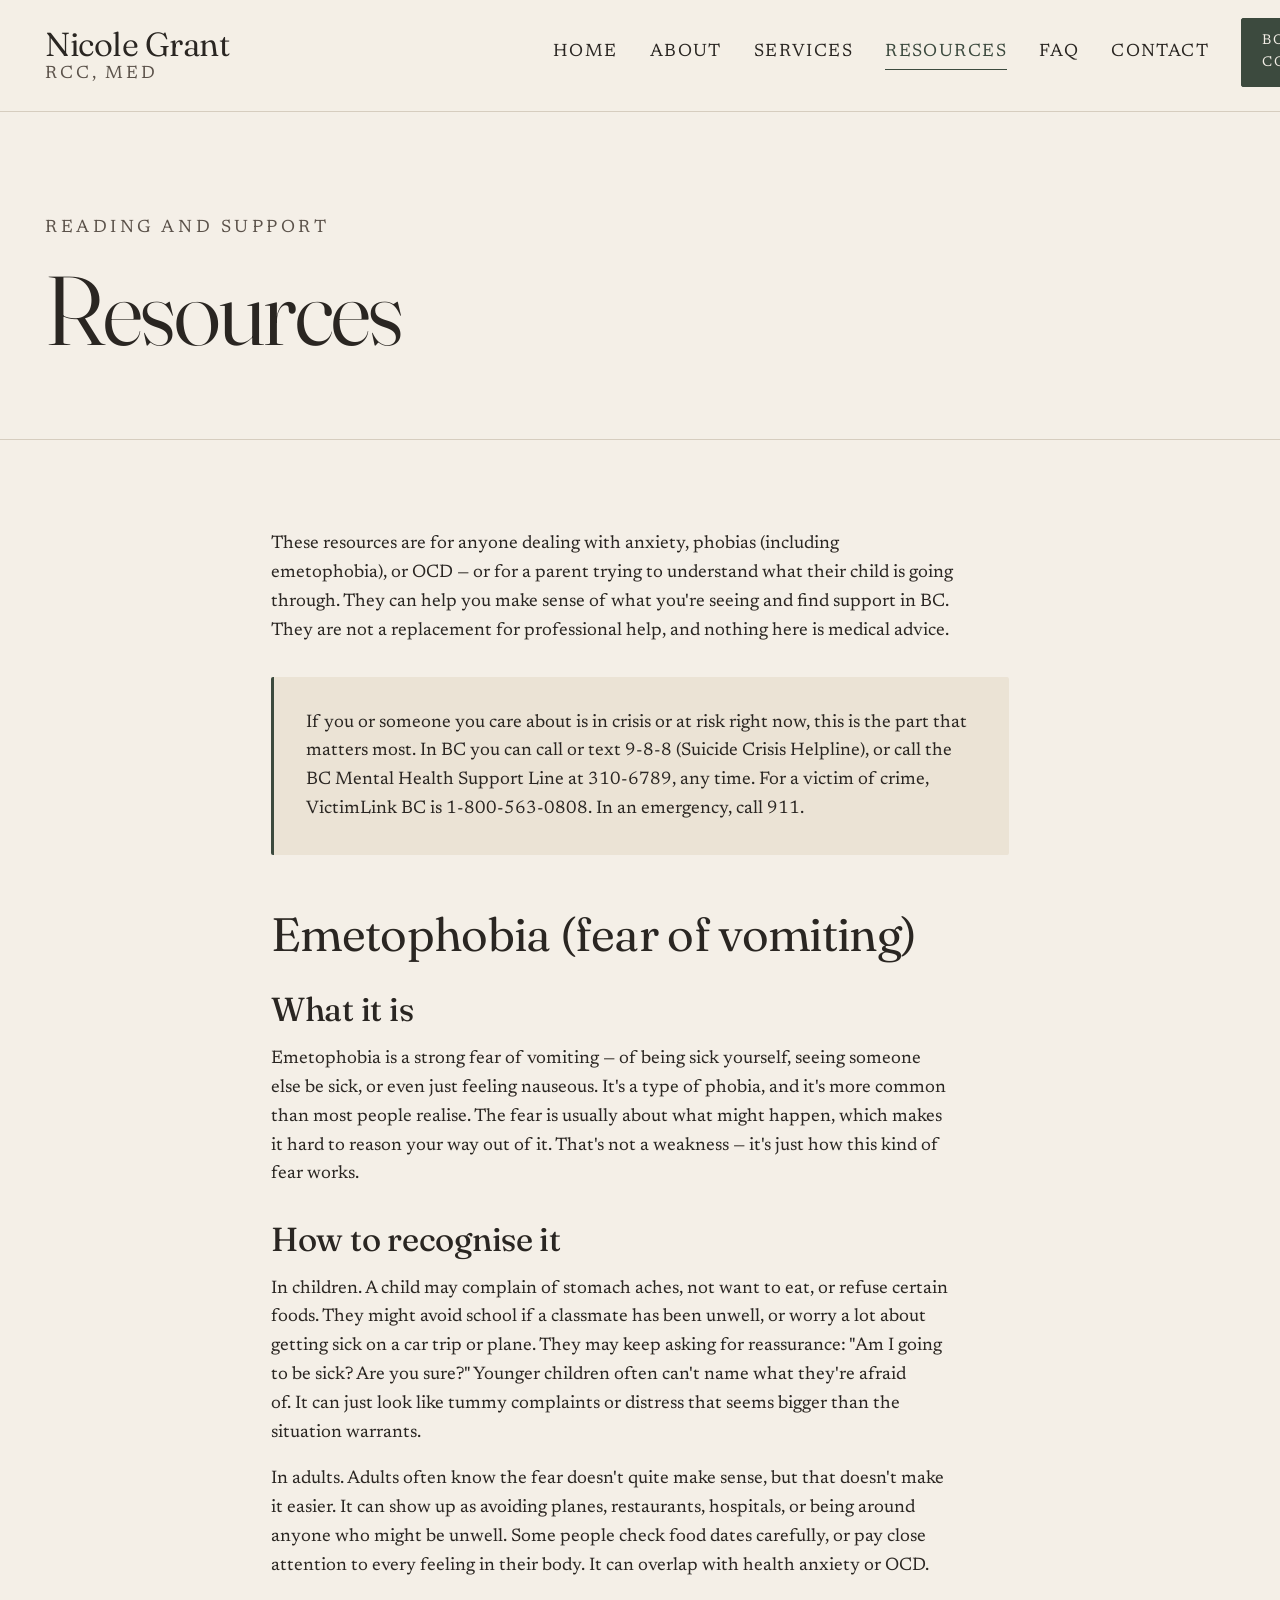
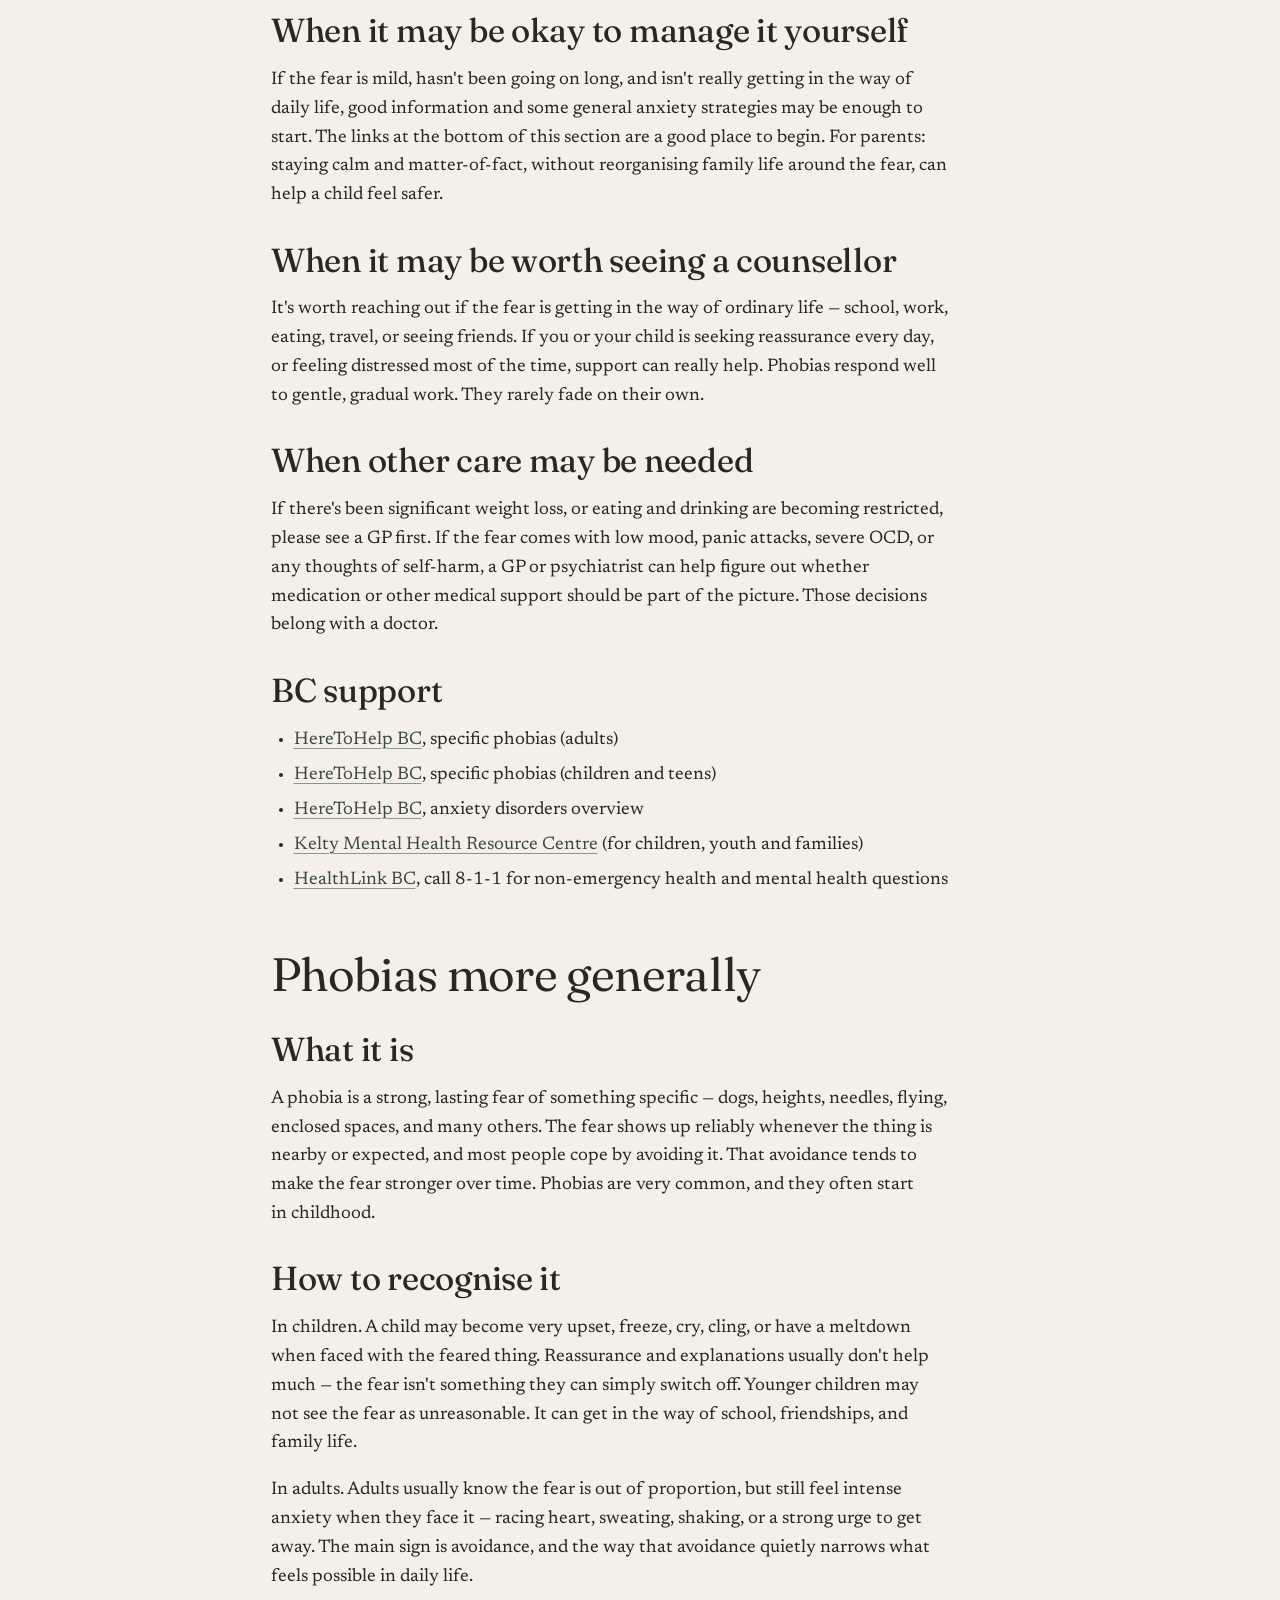
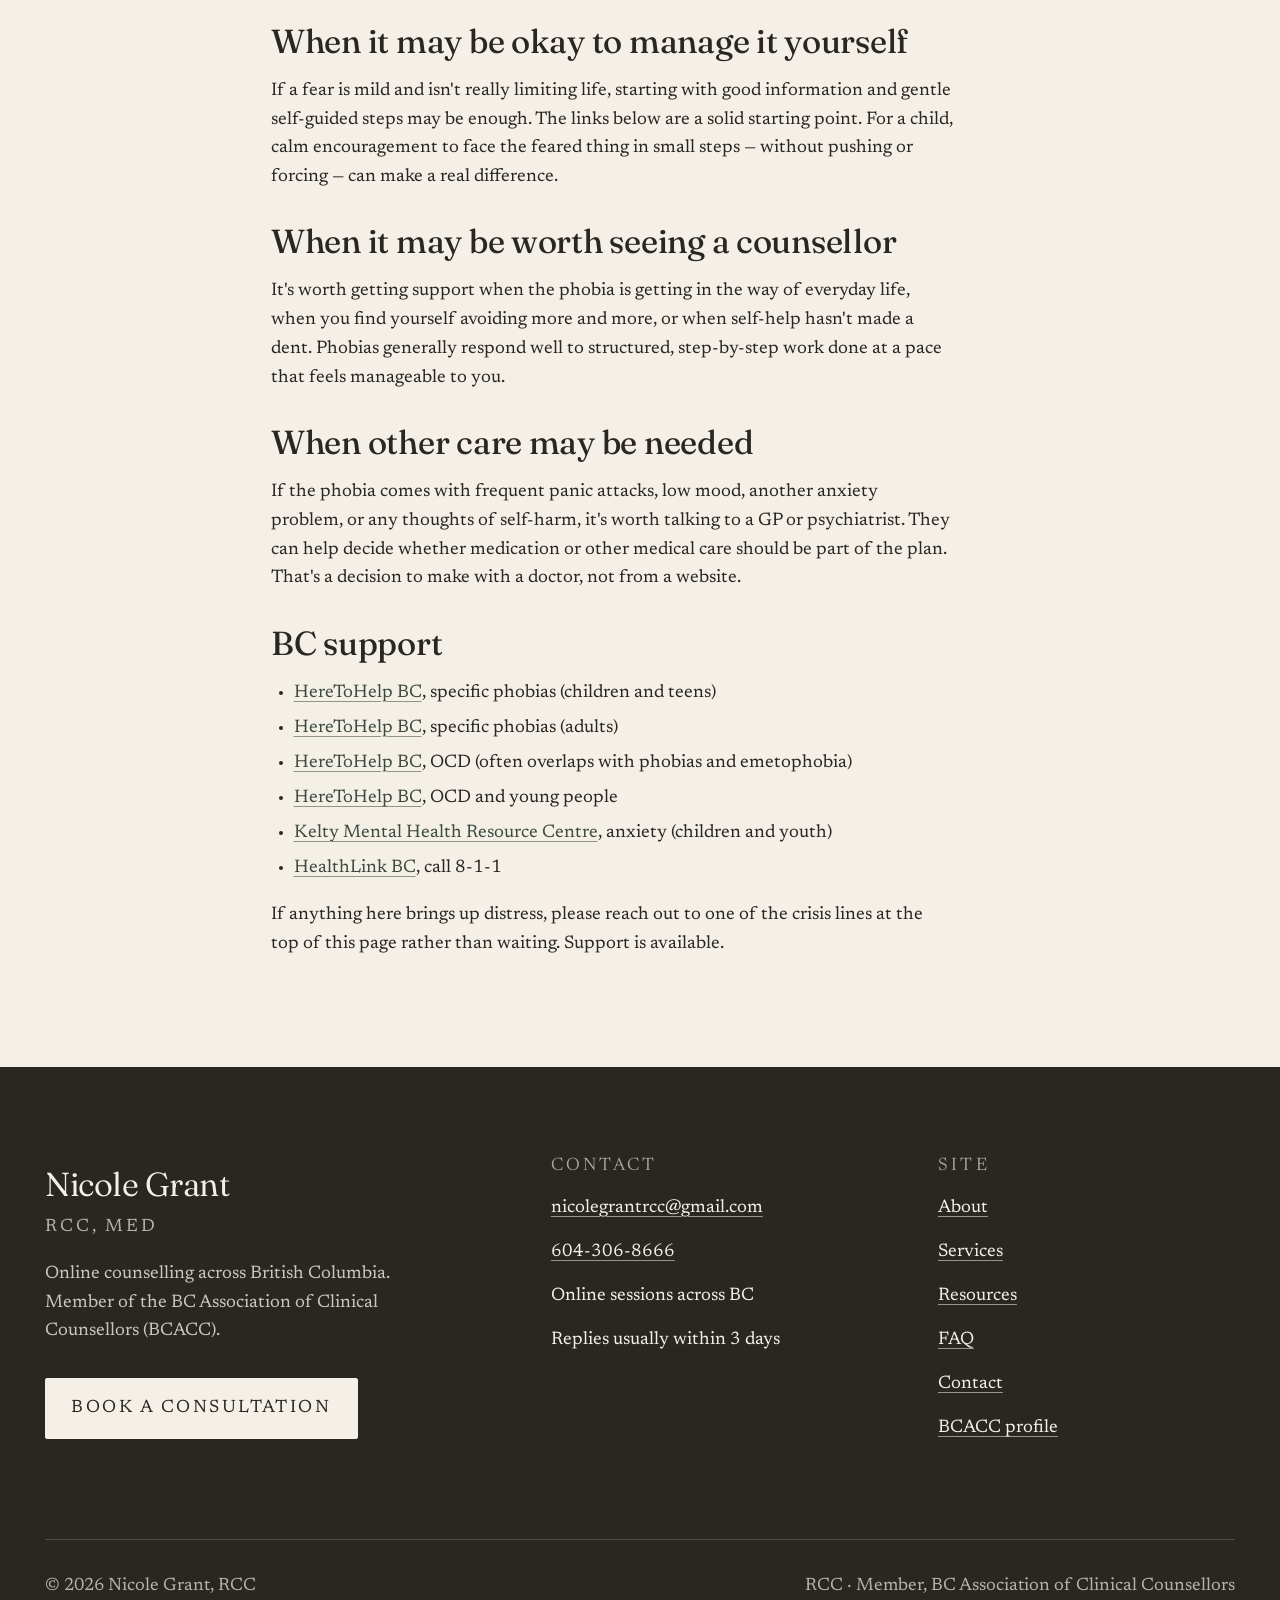
==== commit ac7be11f: "Remove extra section gap before closing paragraph on resources page" ====
--- a/resources.html
+++ b/resources.html
@@ -116,10 +116,6 @@
     <li><a href="https://www.healthlinkbc.ca/">HealthLink BC</a>, call 8-1-1</li>
   </ul>
         </div>
-      </div>
-    </section>
-    <section class="section">
-      <div class="wrap wrap--narrow">
         <div class="prose">
           <p>If anything here brings up distress, please reach out to one of the crisis lines at the top of this page rather than waiting. Support is available.</p>
         </div>
